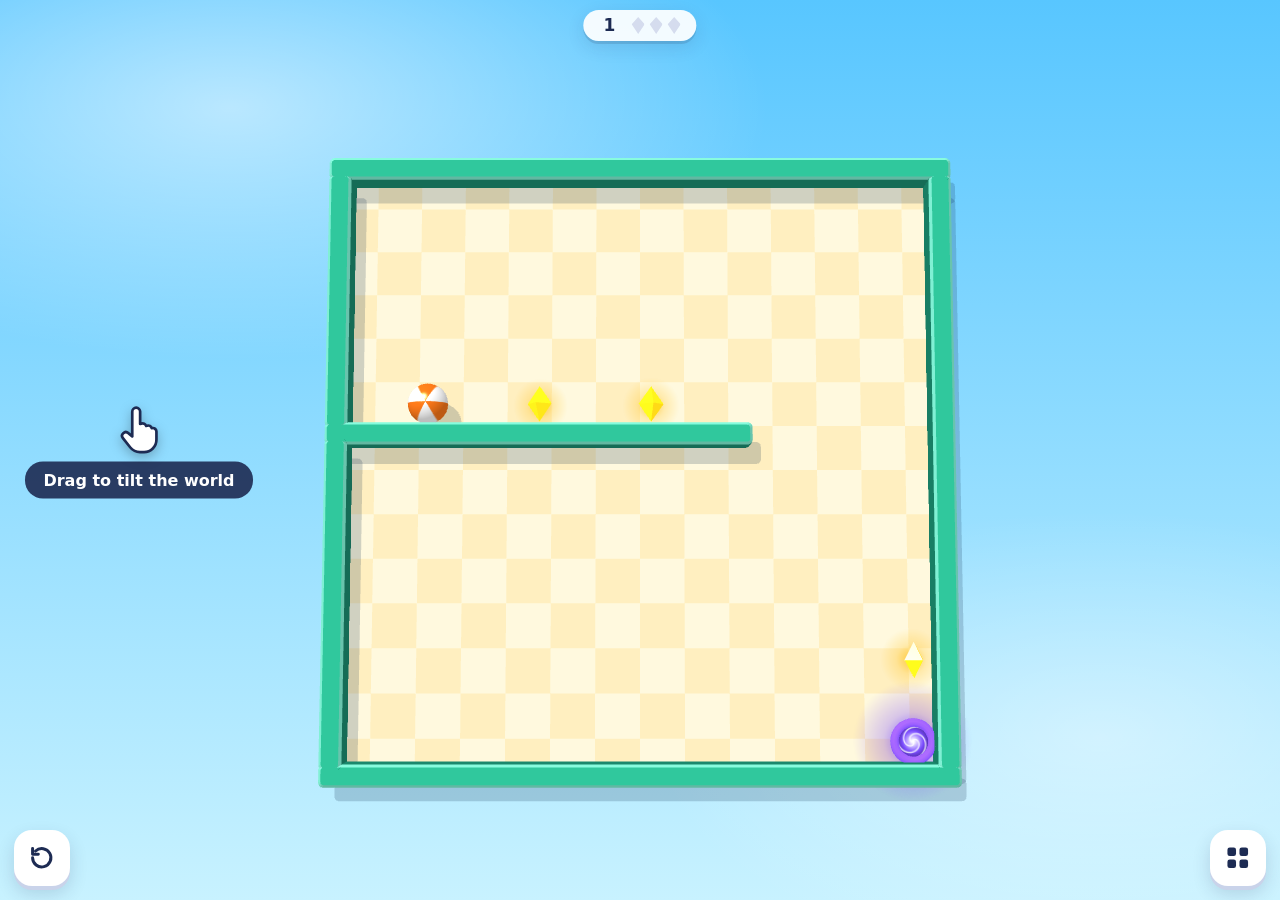
==== index.html @ 34bfc157 "FLIPWORLD web build (world 1)" ====
<!DOCTYPE html>
<html lang="en" dir="ltr">
<head>
<meta charset="utf-8">
<meta name="viewport" content="width=device-width, initial-scale=1, viewport-fit=cover">
<title>FLIPWORLD</title>
<link rel="icon" href="data:,">

<link rel="stylesheet" href="styles.css">
</head>
<body>
<div id="app">
  <div id="stage"></div>

  <div id="hud" class="hud hidden">
    <div class="pill"><span class="lv" id="hudLevel">1</span><span class="hud-gems" id="hudGems"><i></i><i></i><i></i></span></div>
    <button class="fab bl" id="btnRestart" aria-label="Retry">
      <svg viewBox="0 0 24 24"><path d="M4 12a8 8 0 1 0 2.6-5.9M4 4v5h5" fill="none" stroke="currentColor" stroke-width="2.6" stroke-linecap="round" stroke-linejoin="round"/></svg>
    </button>
    <div class="assist">
      <button class="fab mini hidden" id="btnHint" aria-label="Hint"><svg viewBox="0 0 24 24"><path d="M9 18h6M10 21h4M12 3a6 6 0 0 0-3.6 10.8c.6.5 1 1.200 1 2V16h5.200v-.200c0-.800.400-1.500 1-2A6 6 0 0 0 12 3z" fill="none" stroke="currentColor" stroke-width="2.200" stroke-linecap="round" stroke-linejoin="round"/></svg></button>
      <button class="fab mini hidden" id="btnSkip" aria-label="Skip level"><svg viewBox="0 0 24 24"><path d="M5 5.500v13l9-6.500zM17.500 5v14" fill="currentColor" stroke="currentColor" stroke-width="2.400" stroke-linecap="round" stroke-linejoin="round"/></svg><i class="adtag hidden" id="skipAd">AD</i></button>
    </div>
    <button class="fab br" id="btnMap" aria-label="Levels">
      <svg viewBox="0 0 24 24"><g fill="currentColor"><rect x="3" y="3" width="7.5" height="7.5" rx="2"/><rect x="13.5" y="3" width="7.5" height="7.5" rx="2"/><rect x="3" y="13.5" width="7.5" height="7.5" rx="2"/><rect x="13.5" y="13.5" width="7.5" height="7.5" rx="2"/></g></svg>
    </button>
  </div>

  <div id="tut" class="tut hidden">
    <div class="tut-hand" id="tutHand"><svg viewBox="0 0 48 48"><path d="M18 22V9a3.5 3.5 0 0 1 7 0v11l1-.3a3.4 3.4 0 0 1 4.4 2l.8-.2a3.3 3.3 0 0 1 4.1 2.2l.5-.1a3.2 3.2 0 0 1 3.7 3.2V34a11 11 0 0 1-11 11h-3.6a11 11 0 0 1-8.6-4.1l-6.6-8.3a3.3 3.3 0 0 1 4.8-4.5L18 31z" fill="#fff" stroke="#1d2b53" stroke-width="2.4" stroke-linejoin="round"/></svg></div>
    <div class="tut-text" id="tutText"></div>
  </div>

  <div id="pauseBadge" class="pause hidden"><span data-i18n="paused">Paused</span></div>

  <section id="scrLoading" class="screen solid">
    <div class="logo">FLIP<span>WORLD</span></div>
    <div class="bar"><i></i></div>
    <p class="muted" data-i18n="loading">Loading…</p>
  </section>

  <section id="scrHome" class="screen hidden">
    <div class="logo">FLIP<span>WORLD</span></div>
    <div class="home">
      <button id="btnPlay" class="btn primary big">
        <svg viewBox="0 0 24 24"><path d="M7 4.5v15a1 1 0 0 0 1.5.9l12.4-7.5a1 1 0 0 0 0-1.8L8.5 3.6A1 1 0 0 0 7 4.5z" fill="currentColor"/></svg>
        <span id="playLabel">Level 1</span>
      </button>
      <div class="row">
        <button id="btnLevels" class="btn"><svg viewBox="0 0 24 24"><g fill="currentColor"><rect x="3" y="3" width="7.5" height="7.5" rx="2"/><rect x="13.5" y="3" width="7.5" height="7.5" rx="2"/><rect x="3" y="13.5" width="7.5" height="7.5" rx="2"/><rect x="13.5" y="13.5" width="7.5" height="7.5" rx="2"/></g></svg><span data-i18n="levels">Levels</span></button>
        <button id="btnShop" class="btn"><svg viewBox="0 0 24 24"><circle cx="12" cy="12" r="8.500" fill="none" stroke="currentColor" stroke-width="2.400"/><path d="M12 3.500v17M4 9.500c5 2.600 11 2.600 16 0M4 14.500c5-2.600 11-2.600 16 0" fill="none" stroke="currentColor" stroke-width="1.800"/></svg><span data-i18n="skins">Balls</span></button>
        <button id="btnSettings" class="btn"><svg viewBox="0 0 24 24"><path d="M4 7h9M19 7h1M4 17h1M11 17h9" fill="none" stroke="currentColor" stroke-width="2.6" stroke-linecap="round"/><circle cx="16" cy="7" r="2.8" fill="currentColor"/><circle cx="8" cy="17" r="2.8" fill="currentColor"/></svg><span data-i18n="settings">Settings</span></button>
      </div>
      <div class="home-stats">
        <span class="chip star"><svg viewBox="0 0 24 24"><path d="M12 2.6l2.9 6 6.5.9-4.700 4.600 1.100 6.500L12 17.500l-5.800 3.100 1.100-6.500L2.600 9.500l6.500-.9z" fill="currentColor"/></svg><b id="homeStars">0</b></span>
        <span class="chip gem"><svg viewBox="0 0 24 24"><path d="M12 2l7 9-7 11-7-11z" fill="currentColor"/></svg><b id="homeGems">0</b></span>
      </div>
    </div>
  </section>

  <section id="scrWin" class="screen hidden">
    <div class="card">
      <h2 id="winTitle">Nice!</h2>
      <div class="stars" id="winStars"><i></i><i></i><i></i></div>
      <div class="stats">
        <div><svg viewBox="0 0 24 24"><circle cx="12" cy="13" r="8" fill="none" stroke="currentColor" stroke-width="2.4"/><path d="M12 8.5V13l3 2M9.500 2.500h5" fill="none" stroke="currentColor" stroke-width="2.4" stroke-linecap="round"/></svg><b id="winTime">0.0</b><small id="winPar"></small></div>
        <div class="gemstat"><svg viewBox="0 0 24 24"><path d="M12 2l7 9-7 11-7-11z" fill="currentColor"/></svg><b id="winGems">0/3</b></div>
      </div>
      <button id="btnDouble" class="btn reward hidden"><svg viewBox="0 0 24 24"><rect x="3" y="5" width="18" height="14" rx="3" fill="none" stroke="currentColor" stroke-width="2.4"/><path d="M10 9.200v5.600l5-2.800z" fill="currentColor"/></svg><span data-i18n="doubleGems">Double gems</span></button>
      <button id="btnNext" class="btn primary big"><span data-i18n="next">Next</span><svg viewBox="0 0 24 24"><path d="M5 12h13M12.500 6l6 6-6 6" fill="none" stroke="currentColor" stroke-width="2.800" stroke-linecap="round" stroke-linejoin="round"/></svg></button>
      <div class="row">
        <button id="btnRetry" class="btn"><svg viewBox="0 0 24 24"><path d="M4 12a8 8 0 1 0 2.600-5.900M4 4v5h5" fill="none" stroke="currentColor" stroke-width="2.600" stroke-linecap="round" stroke-linejoin="round"/></svg><span data-i18n="retry">Retry</span></button>
        <button id="btnWinMap" class="btn"><svg viewBox="0 0 24 24"><g fill="currentColor"><rect x="3" y="3" width="7.500" height="7.500" rx="2"/><rect x="13.500" y="3" width="7.500" height="7.500" rx="2"/><rect x="3" y="13.500" width="7.500" height="7.500" rx="2"/><rect x="13.500" y="13.500" width="7.500" height="7.500" rx="2"/></g></svg><span data-i18n="levels">Levels</span></button>
      </div>
    </div>
  </section>

  <section id="scrMap" class="screen hidden">
    <div class="card wide">
      <header>
        <h2 data-i18n="levels">Levels</h2>
        <span class="chip star"><svg viewBox="0 0 24 24"><path d="M12 2.600l2.900 6 6.500.900-4.700 4.600 1.100 6.500L12 17.500l-5.800 3.100 1.100-6.500L2.600 9.500l6.500-.9z" fill="currentColor"/></svg><b id="mapStars">0</b></span>
        <button class="x" id="btnMapHome" aria-label="Home"><svg viewBox="0 0 24 24"><path d="M4 11.500L12 4.500l8 7M6.500 10v9.500h11V10" fill="none" stroke="currentColor" stroke-width="2.600" stroke-linecap="round" stroke-linejoin="round"/></svg></button>
        <button class="x" id="btnMapClose" aria-label="Close"><svg viewBox="0 0 24 24"><path d="M6 6l12 12M18 6L6 18" fill="none" stroke="currentColor" stroke-width="3" stroke-linecap="round"/></svg></button>
      </header>
      <div id="mapGrid" class="grid"></div>
    </div>
  </section>

  <section id="scrShop" class="screen hidden">
    <div class="card wide">
      <header>
        <h2 data-i18n="skins">Balls</h2>
        <span class="chip gem"><svg viewBox="0 0 24 24"><path d="M12 2l7 9-7 11-7-11z" fill="currentColor"/></svg><b id="shopGems">0</b></span>
        <button class="x" id="btnShopClose" aria-label="Close"><svg viewBox="0 0 24 24"><path d="M6 6l12 12M18 6L6 18" fill="none" stroke="currentColor" stroke-width="3" stroke-linecap="round"/></svg></button>
      </header>
      <div id="shopGrid" class="grid shop"></div>
    </div>
  </section>

  <section id="scrSettings" class="screen hidden">
    <div class="card">
      <header>
        <h2 data-i18n="settings">Settings</h2>
        <button class="x" id="btnSetClose" aria-label="Close"><svg viewBox="0 0 24 24"><path d="M6 6l12 12M18 6L6 18" fill="none" stroke="currentColor" stroke-width="3" stroke-linecap="round"/></svg></button>
      </header>
      <label class="opt"><span data-i18n="music">Music</span><input type="checkbox" id="optMusic" class="sw"></label>
      <label class="opt"><span data-i18n="sfx">Sound effects</span><input type="checkbox" id="optSfx" class="sw"></label>
      <div class="opt"><span data-i18n="control">Controls</span>
        <div class="seg" id="optCtl"><button data-v="swipe" data-i18n="ctlSwipe">Swipe</button><button data-v="grab" data-i18n="ctlGrab">Grab</button></div>
      </div>
    </div>
  </section>

  <section id="scrEnd" class="screen hidden">
    <div class="card">
      <div class="trophy"><svg viewBox="0 0 24 24"><path d="M7 3h10v4a5 5 0 0 1-10 0zM7 4.500H4V6a3.500 3.500 0 0 0 3.500 3.500M17 4.500h3V6a3.500 3.500 0 0 1-3.500 3.500M12 12v4M8 20h8M9.500 16h5v4h-5z" fill="none" stroke="currentColor" stroke-width="2" stroke-linecap="round" stroke-linejoin="round"/></svg></div>
      <h2 data-i18n="endTitle">World complete!</h2>
      <p class="muted" data-i18n="endBody">You finished every level. More worlds are on the way — go back for 3 stars!</p>
      <button id="btnEndMap" class="btn primary big"><span data-i18n="levels">Levels</span></button>
    </div>
  </section>

  <section id="scrError" class="screen solid hidden"><div class="logo">FLIP<span>WORLD</span></div><p class="muted" data-i18n="noWebgl">This device can't show 3D graphics.</p></section>

  <div id="toast" class="toast"></div>
</div>
<script src="three.min.js"></script>
<script src="game.js"></script>
</body>
</html>
---- styles.css ----
:root {
  --ink: #1d2b53;
  --ink2: #51608a;
  --paper: #ffffff;
  --line: #e3e9f6;
  --primary: #16a34a;
  --primary-d: #0f7a36;
  --accent: #7a4bff;
  --gold: #ffb800;
  --danger: #ff4458;
  --bg1: #58c6ff;
  --bg2: #c8f2ff;
  --sat: env(safe-area-inset-top, 0px);
  --sab: env(safe-area-inset-bottom, 0px);
  --sal: env(safe-area-inset-left, 0px);
  --sar: env(safe-area-inset-right, 0px);
}
* {
  box-sizing: border-box;
  -webkit-tap-highlight-color: transparent;
}
html,
body {
  margin: 0;
  height: 100%;
  overflow: hidden;
  background: var(--bg2);
  overscroll-behavior: none;
}
body {
  font-family:
    system-ui,
    -apple-system,
    "Segoe UI",
    Roboto,
    "Noto Sans",
    "Helvetica Neue",
    Arial,
    sans-serif;
  color: var(--ink);
  -webkit-user-select: none;
  user-select: none;
  -webkit-text-size-adjust: 100%;
}
button {
  font: inherit;
  color: inherit;
  border: 0;
  background: none;
  padding: 0;
  cursor: pointer;
}
svg {
  width: 1.25em;
  height: 1.25em;
  flex: none;
  display: block;
}
.hidden {
  display: none !important;
}
#app {
  position: fixed;
  inset: 0;
  overflow: hidden;
}
#stage {
  position: absolute;
  inset: 0;
  touch-action: none;
  background:
    radial-gradient(
      60% 40% at 18% 12%,
      rgba(255, 255, 255, .55),
      transparent 70%),
    radial-gradient(
      50% 36% at 86% 82%,
      rgba(255, 255, 255, .4),
      transparent 70%),
    linear-gradient(
      180deg,
      var(--bg1),
      var(--bg2));
}
#app.dark #stage {
  background:
    radial-gradient(
      1.5px 1.5px at 12% 22%,
      #fff,
      transparent 60%),
    radial-gradient(
      1.5px 1.5px at 72% 12%,
      #cfe8ff,
      transparent 60%),
    radial-gradient(
      1.5px 1.5px at 38% 78%,
      #fff,
      transparent 60%),
    radial-gradient(
      1.5px 1.5px at 88% 64%,
      #ffe9c2,
      transparent 60%),
    radial-gradient(
      1.5px 1.5px at 56% 44%,
      #fff,
      transparent 60%),
    radial-gradient(
      1.5px 1.5px at 24% 58%,
      #d6ccff,
      transparent 60%),
    radial-gradient(
      50% 40% at 80% 20%,
      rgba(124, 58, 237, .35),
      transparent 70%),
    linear-gradient(
      180deg,
      var(--bg1),
      var(--bg2));
}
#stage canvas {
  display: block;
  width: 100%;
  height: 100%;
}
.hud {
  position: absolute;
  inset: 0;
  pointer-events: none;
}
.pill {
  position: absolute;
  top: calc(10px + var(--sat));
  left: 50%;
  transform: translateX(-50%);
  display: flex;
  align-items: center;
  gap: 12px;
  padding: 7px 16px;
  border-radius: 999px;
  background: rgba(255, 255, 255, .92);
  box-shadow: 0 3px 0 rgba(29, 43, 83, .14), 0 6px 18px rgba(29, 43, 83, .12);
  font-weight: 800;
  font-size: 17px;
  line-height: 1;
}
.pill .lv {
  min-width: 1.2em;
  text-align: center;
  font-variant-numeric: tabular-nums;
}
.hud-gems {
  display: flex;
  gap: 5px;
}
.hud-gems i {
  width: 13px;
  height: 17px;
  background: #d5dcee;
  clip-path: polygon(50% 0, 100% 42%, 50% 100%, 0 42%);
  transition: background .15s, transform .25s;
}
.hud-gems i.on {
  background: var(--gold);
  transform: scale(1.25);
}
.fab {
  position: absolute;
  bottom: calc(14px + var(--sab));
  width: 56px;
  height: 56px;
  border-radius: 18px;
  pointer-events: auto;
  display: grid;
  place-items: center;
  font-size: 22px;
  color: var(--ink);
  background: #fff;
  box-shadow: 0 4px 0 #c9d3ea, 0 8px 18px rgba(29, 43, 83, .16);
  transition: transform .08s, box-shadow .08s;
}
.fab.bl {
  left: calc(14px + var(--sal));
}
.fab.br {
  right: calc(14px + var(--sar));
}
.assist {
  position: absolute;
  left: 50%;
  bottom: calc(14px + var(--sab));
  transform: translateX(-50%);
  display: flex;
  gap: 10px;
  pointer-events: none;
}
.assist .fab {
  position: relative;
  bottom: auto;
  width: 52px;
  height: 52px;
  border-radius: 50%;
  background: #fff7d6;
  color: #8a5a00;
  box-shadow: 0 4px 0 #e6cf7a, 0 8px 18px rgba(29, 43, 83, .16);
  animation: pop .3s cubic-bezier(.2, 1.4, .4, 1);
}
.adtag {
  position: absolute;
  top: -6px;
  inset-inline-end: -8px;
  padding: 2px 5px;
  border-radius: 7px;
  background: var(--ink);
  color: #fff;
  font: 800 10px/1.2 system-ui, sans-serif;
  font-style: normal;
}
.fab:active {
  transform: translateY(3px);
  box-shadow: 0 1px 0 #c9d3ea, 0 3px 8px rgba(29, 43, 83, .16);
}
.fab:focus-visible,
.btn:focus-visible,
.x:focus-visible,
.lvl:focus-visible {
  outline: 3px solid var(--accent);
  outline-offset: 2px;
}
.tut {
  position: absolute;
  left: 0;
  right: 0;
  bottom: calc(96px + var(--sab));
  display: flex;
  flex-direction: column;
  align-items: center;
  gap: 6px;
  pointer-events: none;
}
.tut-text {
  padding: 9px 18px;
  border-radius: 999px;
  background: rgba(29, 43, 83, .9);
  color: #fff;
  font-weight: 800;
  font-size: 17px;
  max-width: 86vw;
  text-align: center;
}
.tut-hand {
  width: 54px;
  height: 54px;
}
.tut-hand svg {
  width: 100%;
  height: 100%;
  filter: drop-shadow(0 4px 6px rgba(0, 0, 0, .25));
}
.tut.swipe .tut-hand {
  animation: swipe 1.7s ease-in-out infinite;
}
.tut.flip .tut-hand {
  animation: swipe-wide 2.2s ease-in-out infinite;
}
.tut.note .tut-hand {
  display: none;
}
@keyframes swipe {
  0%, 100% {
    transform: translateX(-56px) rotate(-10deg);
  }
  50% {
    transform: translateX(56px) rotate(10deg);
  }
}
@keyframes swipe-wide {
  0% {
    transform: translateX(-110px) rotate(-12deg);
    opacity: 0;
  }
  15% {
    opacity: 1;
  }
  80% {
    transform: translateX(110px) rotate(12deg);
    opacity: 1;
  }
  100% {
    transform: translateX(110px) rotate(12deg);
    opacity: 0;
  }
}
.pause {
  position: absolute;
  inset: 0;
  display: grid;
  place-items: center;
  background: rgba(29, 43, 83, .45);
  z-index: 30;
}
.pause span {
  padding: 14px 28px;
  border-radius: 18px;
  background: #fff;
  font-weight: 900;
  font-size: 22px;
}
.screen {
  position: absolute;
  inset: 0;
  z-index: 20;
  display: grid;
  place-items: center;
  padding: 16px;
  padding-top: calc(16px + var(--sat));
  padding-bottom: calc(16px + var(--sab));
  background: rgba(29, 43, 83, .32);
  overflow: auto;
}
.screen.solid {
  background:
    linear-gradient(
      180deg,
      var(--bg1),
      var(--bg2));
  grid-auto-rows: min-content;
  align-content: center;
  gap: 18px;
}
#scrHome {
  display: flex;
  flex-direction: column;
  align-items: center;
  justify-content: space-between;
  background: none;
  padding-top: calc(26px + var(--sat));
  padding-bottom: calc(20px + var(--sab));
}
.logo {
  font-weight: 900;
  font-size: clamp(38px, 11vmin, 76px);
  letter-spacing: -.02em;
  color: #fff;
  line-height: 1;
  text-shadow: 0 4px 0 rgba(29, 43, 83, .28), 0 10px 24px rgba(29, 43, 83, .22);
  text-align: center;
}
.logo span {
  color: #ffe14d;
}
.muted {
  color: var(--ink2);
  font-weight: 600;
  margin: 0;
  text-align: center;
}
.bar {
  width: min(240px, 60vw);
  height: 12px;
  border-radius: 99px;
  background: rgba(255, 255, 255, .55);
  overflow: hidden;
}
.bar i {
  display: block;
  width: 40%;
  height: 100%;
  border-radius: 99px;
  background: #fff;
  animation: load 1.1s ease-in-out infinite;
}
@keyframes load {
  0% {
    transform: translateX(-110%);
  }
  100% {
    transform: translateX(260%);
  }
}
.home {
  display: flex;
  flex-direction: column;
  align-items: center;
  gap: 12px;
  width: min(380px, 100%);
}
.home .row .btn {
  flex-direction: column;
  gap: 3px;
  font-size: 14px;
  padding: 8px 6px;
  min-height: 60px;
}
.row {
  display: flex;
  gap: 10px;
  width: 100%;
}
.row > * {
  flex: 1;
}
.home-stats {
  display: flex;
  gap: 10px;
}
.chip {
  display: inline-flex;
  align-items: center;
  gap: 6px;
  padding: 6px 12px;
  border-radius: 99px;
  background: #fff;
  font-weight: 800;
  box-shadow: 0 2px 0 rgba(29, 43, 83, .12);
}
.chip.star svg {
  color: var(--gold);
}
.chip.gem svg {
  color: #ff9f1c;
}
.btn {
  display: inline-flex;
  align-items: center;
  justify-content: center;
  gap: 8px;
  min-height: 52px;
  padding: 10px 16px;
  border-radius: 16px;
  background: #fff;
  font-weight: 800;
  font-size: 17px;
  color: var(--ink);
  box-shadow: 0 4px 0 #c9d3ea, 0 8px 16px rgba(29, 43, 83, .1);
  transition: transform .08s, box-shadow .08s;
}
.btn span,
.seg button,
.opt > span {
  overflow-wrap: anywhere;
  text-align: center;
  line-height: 1.15;
}
.btn:active {
  transform: translateY(3px);
  box-shadow: 0 1px 0 #c9d3ea;
}
.btn.primary {
  background: var(--primary);
  color: #fff;
  box-shadow: 0 5px 0 var(--primary-d), 0 10px 20px rgba(15, 122, 54, .3);
  text-shadow: 0 1px 0 rgba(0, 0, 0, .18);
}
.btn.primary:active {
  box-shadow: 0 1px 0 var(--primary-d);
  transform: translateY(4px);
}
.btn.big {
  width: 100%;
  min-height: 64px;
  font-size: 23px;
  font-weight: 900;
  border-radius: 20px;
}
.btn.reward {
  width: 100%;
  background: #fff4cc;
  color: #7a4a00;
  box-shadow: 0 4px 0 #e8c75a;
}
.btn[disabled] {
  opacity: .55;
  pointer-events: none;
}
.card {
  width: min(360px, 100%);
  padding: 20px 18px 18px;
  border-radius: 26px;
  background: var(--paper);
  box-shadow: 0 8px 0 rgba(29, 43, 83, .16), 0 24px 50px rgba(29, 43, 83, .28);
  display: flex;
  flex-direction: column;
  align-items: center;
  gap: 12px;
  animation: pop .26s cubic-bezier(.2, 1.4, .4, 1);
}
.card.wide {
  width: min(520px, 100%);
  max-height: 100%;
}
@keyframes pop {
  from {
    transform: scale(.86) translateY(14px);
    opacity: 0;
  }
  to {
    transform: none;
    opacity: 1;
  }
}
.card h2 {
  margin: 0;
  font-size: 28px;
  font-weight: 900;
}
.card header {
  display: flex;
  align-items: center;
  gap: 10px;
  width: 100%;
}
.card header h2 {
  flex: 1;
  font-size: 24px;
  text-align: start;
}
.x {
  width: 48px;
  height: 48px;
  border-radius: 14px;
  display: grid;
  place-items: center;
  background: #eef2fb;
  font-size: 20px;
}
.stars {
  display: flex;
  gap: 8px;
  align-items: flex-end;
  height: 62px;
}
.stars i {
  width: 52px;
  height: 52px;
  background: #dfe5f3;
  clip-path: polygon(50% 3%, 62% 36%, 97% 38%, 69% 59%, 79% 93%, 50% 73%, 21% 93%, 31% 59%, 3% 38%, 38% 36%);
}
.stars i:nth-child(2) {
  width: 62px;
  height: 62px;
}
.stars i.on {
  background: var(--gold);
  animation: star .42s cubic-bezier(.2, 1.6, .4, 1) both;
}
@keyframes star {
  from {
    transform: scale(0) rotate(-40deg);
  }
  to {
    transform: none;
  }
}
.stats {
  display: flex;
  gap: 12px;
  width: 100%;
}
.stats > div {
  flex: 1;
  display: flex;
  align-items: center;
  justify-content: center;
  gap: 7px;
  padding: 10px;
  border-radius: 14px;
  background: #f3f6fd;
  font-size: 18px;
}
.stats small {
  color: var(--ink2);
  font-weight: 700;
}
.stats .gemstat svg {
  color: #ff9f1c;
}
.stats div.ok {
  background: #e3f9eb;
}
.grid {
  display: grid;
  grid-template-columns: repeat(5, 1fr);
  gap: 9px;
  width: 100%;
  overflow: auto;
  padding: 4px 2px 8px;
}
.lvl {
  aspect-ratio: 1;
  min-height: 52px;
  border-radius: 16px;
  background: #f1f4fc;
  display: flex;
  flex-direction: column;
  align-items: center;
  justify-content: center;
  gap: 3px;
  font-weight: 900;
  font-size: 19px;
  box-shadow: 0 3px 0 #d5dcee;
}
.lvl.done {
  background: #e9fbf0;
  box-shadow: 0 3px 0 #bfe9cf;
}
.lvl.cur {
  background: var(--primary);
  color: #fff;
  box-shadow: 0 3px 0 var(--primary-d);
}
.lvl.lock {
  color: #a9b3cc;
  box-shadow: none;
  pointer-events: none;
}
.lvl .s {
  display: flex;
  gap: 2px;
  height: 9px;
}
.lvl .s b {
  width: 9px;
  height: 9px;
  background: #cfd7ea;
  clip-path: polygon(50% 3%, 62% 36%, 97% 38%, 69% 59%, 79% 93%, 50% 73%, 21% 93%, 31% 59%, 3% 38%, 38% 36%);
}
.lvl .s b.on {
  background: var(--gold);
}
.lvl.cur .s b {
  background: rgba(255, 255, 255, .45);
}
.grid.shop {
  grid-template-columns: repeat(auto-fill, minmax(92px, 1fr));
}
.skin {
  min-height: 104px;
  border-radius: 18px;
  background: #f1f4fc;
  box-shadow: 0 3px 0 #d5dcee;
  display: flex;
  flex-direction: column;
  align-items: center;
  justify-content: center;
  gap: 8px;
  font-weight: 800;
  font-size: 15px;
}
.skin .ball {
  width: 46px;
  height: 46px;
  border-radius: 50%;
  box-shadow:
    inset -5px -6px 10px rgba(0, 0, 0, .22),
    inset 4px 5px 8px rgba(255, 255, 255, .55),
    0 3px 6px rgba(29, 43, 83, .25);
}
.skin .price {
  display: inline-flex;
  align-items: center;
  gap: 4px;
}
.skin .price svg {
  color: #ff9f1c;
  width: 1em;
  height: 1em;
}
.skin.owned {
  background: #e9fbf0;
  box-shadow: 0 3px 0 #bfe9cf;
}
.skin.on {
  outline: 3px solid var(--primary);
  outline-offset: -3px;
}
.skin.poor .price {
  color: var(--ink2);
}
.skin.on .price svg {
  color: var(--primary);
  width: 1.3em;
  height: 1.3em;
}
.opt {
  display: flex;
  align-items: center;
  justify-content: space-between;
  gap: 12px;
  width: 100%;
  min-height: 52px;
  font-weight: 800;
  font-size: 17px;
}
.sw {
  appearance: none;
  -webkit-appearance: none;
  width: 58px;
  height: 34px;
  border-radius: 99px;
  background: #cfd7ea;
  position: relative;
  cursor: pointer;
  transition: background .15s;
  flex: none;
  margin: 0;
}
.sw::after {
  content: "";
  position: absolute;
  top: 4px;
  inset-inline-start: 4px;
  width: 26px;
  height: 26px;
  border-radius: 50%;
  background: #fff;
  box-shadow: 0 2px 4px rgba(0, 0, 0, .2);
  transition: transform .15s;
}
.sw:checked {
  background: var(--primary);
}
.sw:checked::after {
  transform: translateX(24px);
}
[dir=rtl] .sw:checked::after {
  transform: translateX(-24px);
}
.seg {
  display: flex;
  padding: 4px;
  gap: 4px;
  border-radius: 14px;
  background: #eef2fb;
}
.seg button {
  min-height: 48px;
  padding: 6px 12px;
  border-radius: 11px;
  font-weight: 800;
  font-size: 15px;
  color: var(--ink2);
}
.seg button.on {
  background: #fff;
  color: var(--ink);
  box-shadow: 0 2px 0 #d5dcee;
}
.trophy {
  width: 84px;
  height: 84px;
  border-radius: 50%;
  display: grid;
  place-items: center;
  background: #fff4cc;
  color: #c98a00;
  font-size: 40px;
}
.toast {
  position: absolute;
  left: 50%;
  top: calc(70px + var(--sat));
  transform: translateX(-50%) translateY(-8px);
  padding: 9px 16px;
  border-radius: 99px;
  background: rgba(29, 43, 83, .92);
  color: #fff;
  font-weight: 800;
  opacity: 0;
  transition: opacity .2s, transform .2s;
  pointer-events: none;
  z-index: 40;
  white-space: nowrap;
}
.toast.on {
  opacity: 1;
  transform: translateX(-50%);
}
.dev-ad {
  position: fixed;
  inset: 0;
  z-index: 99;
  display: grid;
  place-items: center;
  background: #111;
  color: #fff;
  font: 800 20px system-ui;
}
@media (min-aspect-ratio: 6/5) {
  #scrHome {
    align-items: flex-start;
    justify-content: center;
    gap: 5vh;
    padding-left: calc(4vw + var(--sal));
  }
  #scrHome .logo {
    font-size: clamp(30px, 6vw, 64px);
  }
  .home {
    width: min(360px, 38vw);
  }
  .tut {
    left: calc(14px + var(--sal));
    right: auto;
    bottom: 50%;
    transform: translateY(50%);
    width: min(26vw, 250px);
  }
  .tut-text {
    max-width: 100%;
    border-radius: 18px;
    font-size: 16px;
  }
}
@media (max-height: 460px) {
  .pill {
    top: calc(6px + var(--sat));
    font-size: 15px;
    padding: 5px 13px;
  }
  .fab {
    width: 50px;
    height: 50px;
    bottom: calc(8px + var(--sab));
  }
  .tut {
    bottom: calc(10px + var(--sab));
  }
  .card {
    padding: 14px;
    gap: 8px;
    border-radius: 20px;
  }
  .card h2 {
    font-size: 22px;
  }
  .stars {
    height: 46px;
  }
  .stars i {
    width: 38px;
    height: 38px;
  }
  .stars i:nth-child(2) {
    width: 46px;
    height: 46px;
  }
  .btn.big {
    min-height: 54px;
    font-size: 20px;
  }
  .home {
    gap: 8px;
  }
  .logo {
    font-size: clamp(30px, 12vh, 56px);
  }
}
@media (prefers-reduced-motion: reduce) {
  .card,
  .stars i.on {
    animation: none;
  }
}
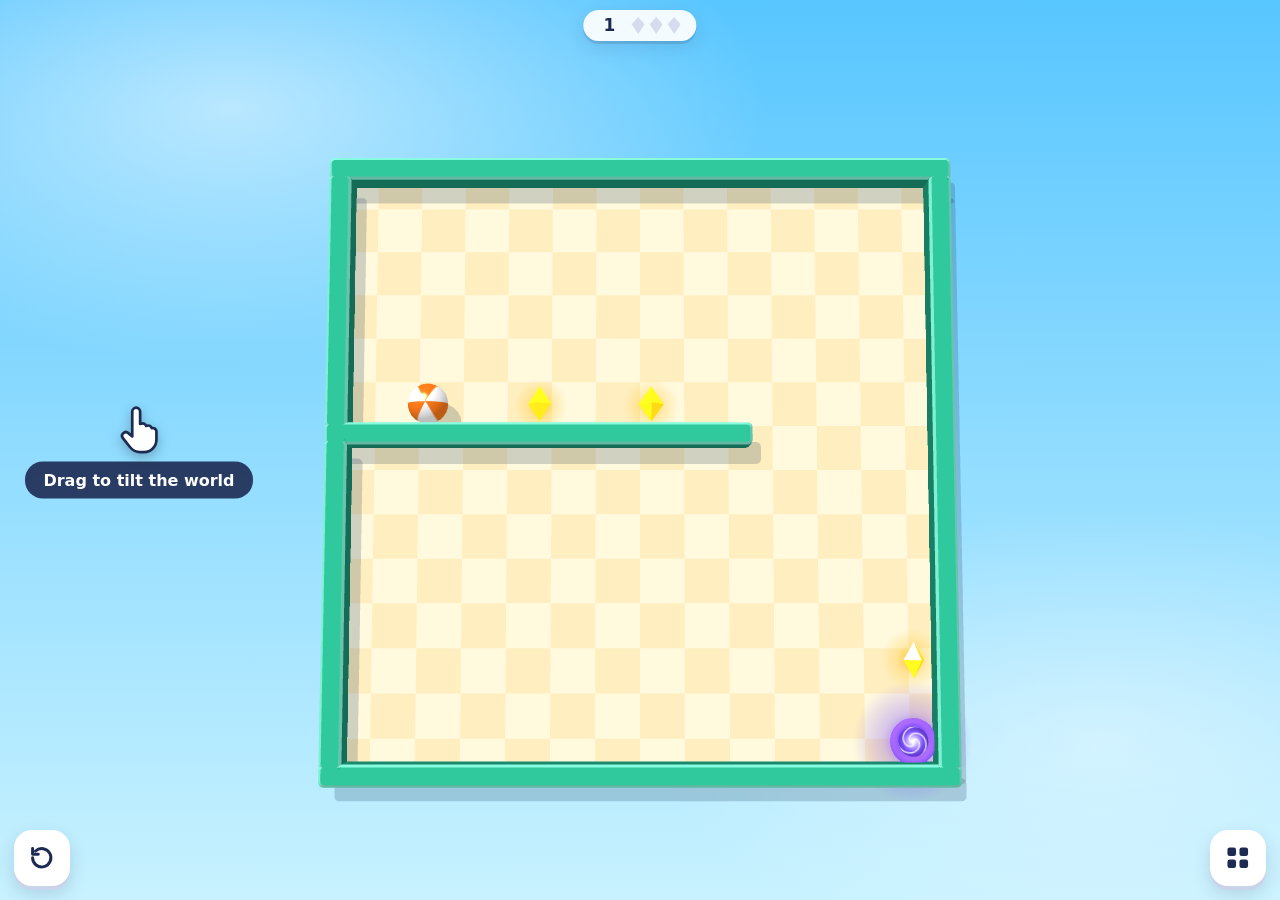
==== commit ec393d12: "FLIPWORLD web build: 100 levels, daily challenge" ====
--- a/index.html
+++ b/index.html
@@ -42,10 +42,16 @@
   <section id="scrHome" class="screen hidden">
     <div class="logo">FLIP<span>WORLD</span></div>
     <div class="home">
-      <button id="btnPlay" class="btn primary big">
-        <svg viewBox="0 0 24 24"><path d="M7 4.5v15a1 1 0 0 0 1.5.9l12.4-7.5a1 1 0 0 0 0-1.8L8.5 3.6A1 1 0 0 0 7 4.5z" fill="currentColor"/></svg>
-        <span id="playLabel">Level 1</span>
-      </button>
+      <div class="playrow">
+        <button id="btnPlay" class="btn primary big">
+          <svg viewBox="0 0 24 24"><path d="M7 4.5v15a1 1 0 0 0 1.5.9l12.4-7.5a1 1 0 0 0 0-1.8L8.5 3.6A1 1 0 0 0 7 4.5z" fill="currentColor"/></svg>
+          <span id="playLabel">Level 1</span>
+        </button>
+        <button id="btnDaily" class="btn daily hidden" aria-label="Daily challenge">
+          <svg viewBox="0 0 24 24"><rect x="3.5" y="5" width="17" height="15.5" rx="3" fill="none" stroke="currentColor" stroke-width="2.4"/><path d="M3.5 10h17M8 3v4M16 3v4" fill="none" stroke="currentColor" stroke-width="2.4" stroke-linecap="round"/><path d="M12 12.300l1.100 2.200 2.400.300-1.700 1.700.400 2.400L12 17.800l-2.200 1.100.400-2.400-1.700-1.700 2.400-.3z" fill="currentColor"/></svg>
+          <b id="dailyBadge"></b>
+        </button>
+      </div>
       <div class="row">
         <button id="btnLevels" class="btn"><svg viewBox="0 0 24 24"><g fill="currentColor"><rect x="3" y="3" width="7.5" height="7.5" rx="2"/><rect x="13.5" y="3" width="7.5" height="7.5" rx="2"/><rect x="3" y="13.5" width="7.5" height="7.5" rx="2"/><rect x="13.5" y="13.5" width="7.5" height="7.5" rx="2"/></g></svg><span data-i18n="levels">Levels</span></button>
         <button id="btnShop" class="btn"><svg viewBox="0 0 24 24"><circle cx="12" cy="12" r="8.500" fill="none" stroke="currentColor" stroke-width="2.400"/><path d="M12 3.500v17M4 9.500c5 2.600 11 2.600 16 0M4 14.500c5-2.600 11-2.600 16 0" fill="none" stroke="currentColor" stroke-width="1.800"/></svg><span data-i18n="skins">Balls</span></button>
--- a/styles.css
+++ b/styles.css
@@ -462,6 +462,55 @@
   font-weight: 900;
   border-radius: 20px;
 }
+.playrow {
+  display: flex;
+  gap: 10px;
+  width: 100%;
+  align-items: stretch;
+}
+.playrow .btn.big {
+  flex: 1;
+  width: auto;
+}
+.btn.daily {
+  position: relative;
+  flex: none;
+  min-width: 64px;
+  min-height: 48px;
+  border-radius: 20px;
+  background: #fff4cc;
+  color: #7a4a00;
+  box-shadow: 0 5px 0 #e8c75a;
+}
+.btn.daily svg {
+  width: 30px;
+  height: 30px;
+}
+.btn.daily b {
+  position: absolute;
+  top: -7px;
+  inset-inline-end: -7px;
+  min-width: 24px;
+  height: 24px;
+  padding: 0 6px;
+  border-radius: 12px;
+  background: #e11d48;
+  color: #fff;
+  font-size: 13px;
+  line-height: 24px;
+  text-align: center;
+}
+.btn.daily b:empty {
+  display: none;
+}
+.btn.daily.done {
+  background: #e9fbf0;
+  color: #0f7a36;
+  box-shadow: 0 5px 0 #bfe9cf;
+}
+.btn.daily.done b {
+  background: #16a34a;
+}
 .btn.reward {
   width: 100%;
   background: #fff4cc;
@@ -598,6 +647,29 @@
   font-weight: 900;
   font-size: 19px;
   box-shadow: 0 3px 0 #d5dcee;
+}
+.wsep {
+  grid-column: 1 / -1;
+  display: flex;
+  align-items: center;
+  gap: 8px;
+  padding: 8px 4px 2px;
+  font-weight: 800;
+  color: #51607f;
+}
+.wsep i {
+  width: 18px;
+  height: 18px;
+  border-radius: 6px;
+  flex: none;
+}
+.wsep b {
+  font-size: 1.05em;
+}
+.wsep span {
+  margin-inline-start: auto;
+  font-size: .82em;
+  font-variant-numeric: tabular-nums;
 }
 .lvl.done {
   background: #e9fbf0;
